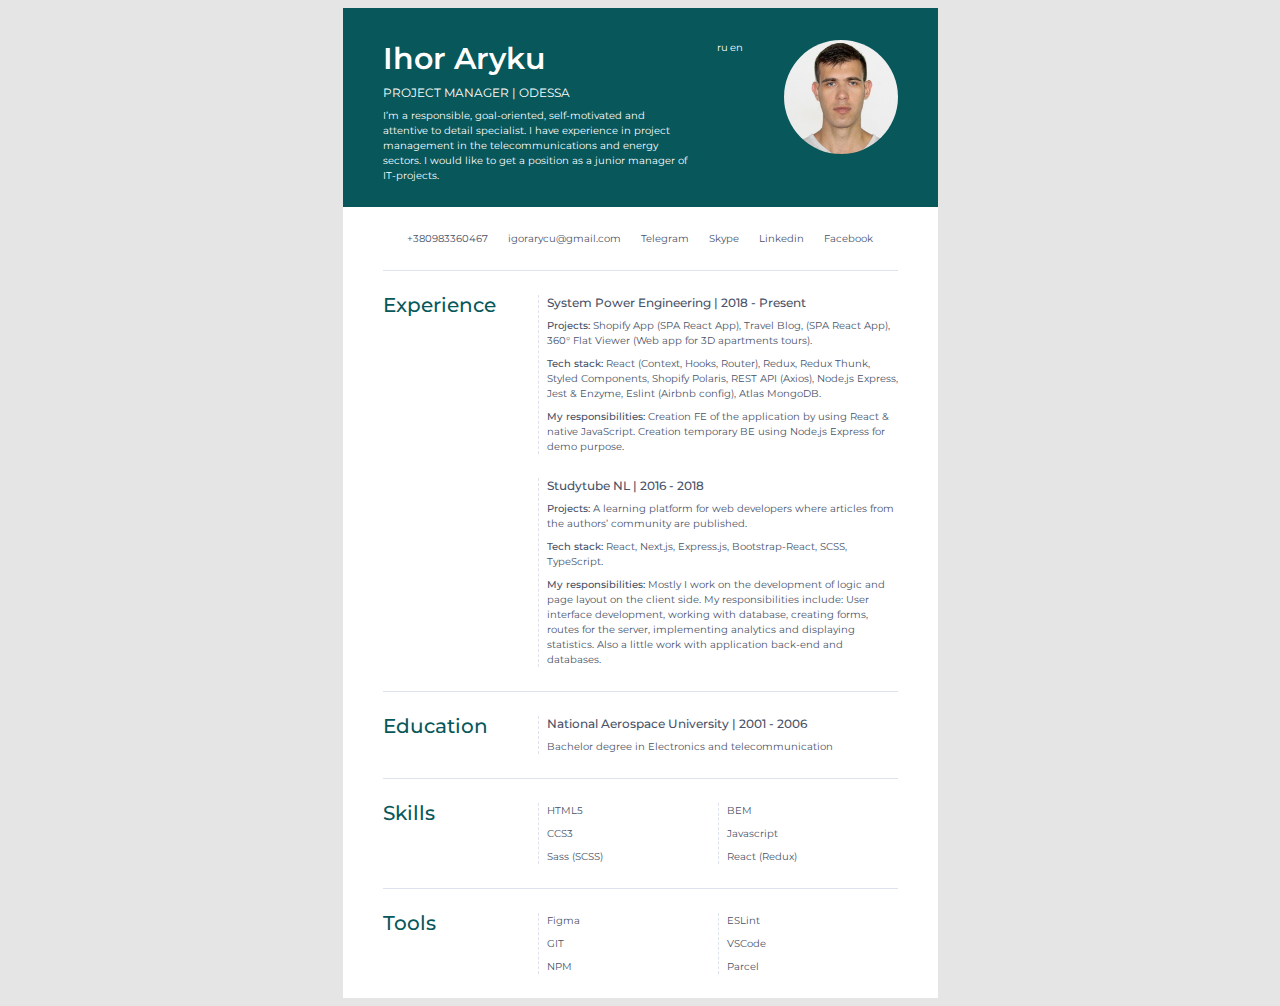
==== index.html @ dc7f0ee3 "add my all project" ====
<!DOCTYPE html>
<html lang="en">
<head>
  <meta charset="UTF-8">
  <meta http-equiv="X-UA-Compatible" content="IE=edge">
  <meta name="viewport" content="width=device-width, initial-scale=1.0">
  <title>CV Ihor Aryku</title>
  <link rel="preconnect" href="https://fonts.gstatic.com">
  <link href="https://fonts.googleapis.com/css2?family=Montserrat:wght@400;500;600&display=swap" rel="stylesheet">
  <link rel="stylesheet" href="style.css">
</head>
<body>
<div class="page">
  <header class="about">  
    <div>    
      <h1 class="about_name">Ihor Aryku</h1>
      <div class="about_role">PROJECT MANAGER | ODESSA</div>
      <p class="about_text">
        I’m a responsible, goal-oriented, self-motivated and attentive to detail specialist. I have experience in project management in the telecommunications and energy sectors. I would like to get a position as a junior manager of IT-projects.
      </p>
    </div>
    <ul class="switch_language_list">
      <li><a class="switch_language_item" onclick="return switch_language('ru', 'ru')" href="/ru.html">ru</a></li>
      <li><a class="switch_language_item" onclick="return switch_language('ru', 'en')" href="/index.html">en</a></li>
   </ul>
        <img class="about_photo" src="photo.jpg" alt="Ihor Aryku">
      </header>
    <main class="main">
    <section class="contacts">
      <a class="contacts__link" href="tel:+380983360467">+380983360467</a>
      <a class="contacts__link" href="mailto:igorarycu@gmail.com">igorarycu@gmail.com</a>
      <a class="contacts__link" href="https://t.me/Ihor_Aryku">Telegram</a>
      <a class="contacts__link" href="https://join.skype.com/invite/bo5eql9bCOof">Skype</a>
      <a class="contacts__link" href="https://www.linkedin.com/in/ihor-aryku/">Linkedin</a>
      <a class="contacts__link" href="https://www.facebook.com/Ihor.Aryku">Facebook</a>
      </section>
    
      <section class="info">
        <h2 class="info__title">Experience</h2>
        <div class="info__content">
          <article class="job">
            <h3 class="job__title">System Power Engineering | 2018 - Present</h3>
    
            <p class="job__description">
              <strong>Projects:</strong> 
              Shopify App (SPA React App), Travel Blog, (SPA React App), 360° Flat Viewer (Web app for 3D apartments tours).
            </p>
    
            <p class="job__description">
              <strong>Tech stack:</strong> 
              React (Context, Hooks, Router), Redux, Redux Thunk, Styled Components, Shopify Polaris, REST API (Axios), Node.js Express, Jest & Enzyme, Eslint (Airbnb config), Atlas MongoDB.
            </p>
    
            <p class="job__description">
              <strong>My responsibilities:</strong> 
              Creation FE of the application by using React & native JavaScript. Creation temporary BE using Node.js Express for demo purpose.
            </p>
          </article>
    
          <article class="job">
            <h3 class="job__title">Studytube NL | 2016 - 2018</h3>
    
            <p class="job__description">
              <strong>Projects:</strong> 
              A learning platform for web developers where articles from the authors’ community are published.
            </p>
    
            <p class="job__description">
              <strong>Tech stack:</strong> 
              React, Next.js, Express.js, Bootstrap-React, SCSS, TypeScript.
            </p>
    
            <p class="job__description">
              <strong>My responsibilities:</strong> 
              Mostly I work on the development of logic and page layout on the client side. My responsibilities include: User interface development, working with database, creating forms, routes for the server, implementing analytics and displaying statistics. Also a little work with application back-end and databases.
            </p>
          </article>
        </div>
      </section>
    
      <section class="info">
        <h2 class="info__title">Education</h2>
        <div class="info__content">
          <article class="study">
            <h3 class="study__title">National Aerospace University | 2001 - 2006</h3>
    
            <p class="study__description">
              Bachelor degree in Electronics and telecommunication
            </p>
          </article>
        </div>
      </section>
    
      <section class="info">
        <h2 class="info__title">Skills</h2>
        <div class="info__content">
        <div class="skills">
          <ul class="skills__list">
            <li class="skills__item">HTML5</li>
            <li class="skills__item">CCS3</li>
            <li class="skills__item">Sass (SCSS)</li>
          </ul>
          <ul class="skills__list">
            <li class="skills__item">BEM</li>
            <li class="skills__item">Javascript</li>
            <li class="skills__item">React (Redux)</li>
          </ul>
        </div>
        </div>
      </section>
    
      <section class="info">
        <h2 class="info__title">Tools</h2>
        <div class="info__content">
          <div class="tools">
            <ul class="tools__list">
              <li class="tools__item">Figma</li>
              <li class="tools__item">GIT</li>
              <li class="tools__item">NPM</li>
            </ul>
            <ul class="tools__list">
              <li class="tools__item">ESLint</li>
              <li class="tools__item">VSCode</li>
              <li class="tools__item">Parcel</li>
            </ul>
          </div>
        </div>
      </section>
    </main>
</div>
</body>
</html>
---- style.css ----
body{
  font-family: 'Montserrat', sans-serif;
  font-style: normal;
  font-weight: normal;
  font-size: 10px;
  line-height: 150%;
  color: #485268;
  background-color:#E5E5E5;
  ;
}
strong{
  font-weight: 500;
}

.page{
  width: 595px;
  margin: 0 auto;
}

/* #region about */
.about {
  display: flex;
  padding: 32px 40px 24px 40px;
  background-color: #07575B;
  color: white;
}

.about_photo{
  width: 114px;
  height: 114px;
  border-radius: 50%;
  margin-left: 40px;
}

.about_name{
  margin: 0 0 8px 0;
  font-weight: 600;
  font-size: 30px;
  line-height: 37px;
}

.about_role{
  margin: 0 0 8px 0;
  font-size: 12px;
  line-height: 15px;
}

.about_text{
  margin: 0;
}
/* #endregion */

.main{
  padding: 0 40px;
  background-color: white;
}
/* #region contacts */
.contacts{
  display: flex;
  justify-content: space-between;
  padding: 24px;
}

.contacts__link{
  color: #485268;
  text-decoration: none;
}
/* #endregion */
/* #region info */
.info{
border-top: 1px solid #DEE2ED;
padding: 24px 0;
display: flex;
justify-content: space-between;
}

.info__title{
  margin: 0;
  font-weight: 500;
  font-size: 20px;
  line-height: 100%;
  color: #07575B;
}

.info__content{
width: 360px;

}
/* #endregion */
/* #region job */
.job{
margin-top: 24px;
border-left: 1px dashed #DEE2ED;
padding-left: 8px;
}

.job:first-child{
  margin: 0;
}

.job__title{
margin: 0;
font-weight: 500;
font-size: 12px;
line-height: 15px;
/*text-transform: capitalize;*/
}

.job__description{
margin: 0;
margin-top: 8px;
}
/* #endregion */
/* #region study */
.study{
margin-top: 24px;
border-left: 1px dashed #DEE2ED;
padding-left: 8px;
}

.study:first-child{
  margin: 0;
}

.study__title{
margin: 0;
font-weight: 500;
font-size: 12px;
line-height: 15px;
/*text-transform: capitalize;*/
}

.study__description{
margin: 0;
margin-top: 8px;
}
/* #endregion */
/* #region skills */
.skills{
  display: flex;
}

.skills__list{
  box-sizing: border-box;
  width: 50%;
  margin: 0;
  border-left: 1px dashed #DEE2ED;
  padding-left: 8px;
  list-style: none;
}

.skills__item{
  margin-top: 8px;
}

.skills__item:first-child{
  margin-top: 0;
}
/* #endregion */
/* #region tools */
.tools{
  display: flex;
}

.tools__list{
  box-sizing: border-box;
  width: 50%;
  margin: 0;
  border-left: 1px dashed #DEE2ED;
  padding-left: 8px;
  list-style: none;
}

.tools__item{
  margin-top: 8px;
}

.tools__item:first-child{
  margin-top: 0;
}
/* #endregion */



.switch_language_list{
  list-style: none;
  display: flex;
  margin: 0;
  padding: 0 0 0 24px;
}

.switch_language_item{
  padding: 1px;
  color: white;
  text-decoration: none;
}
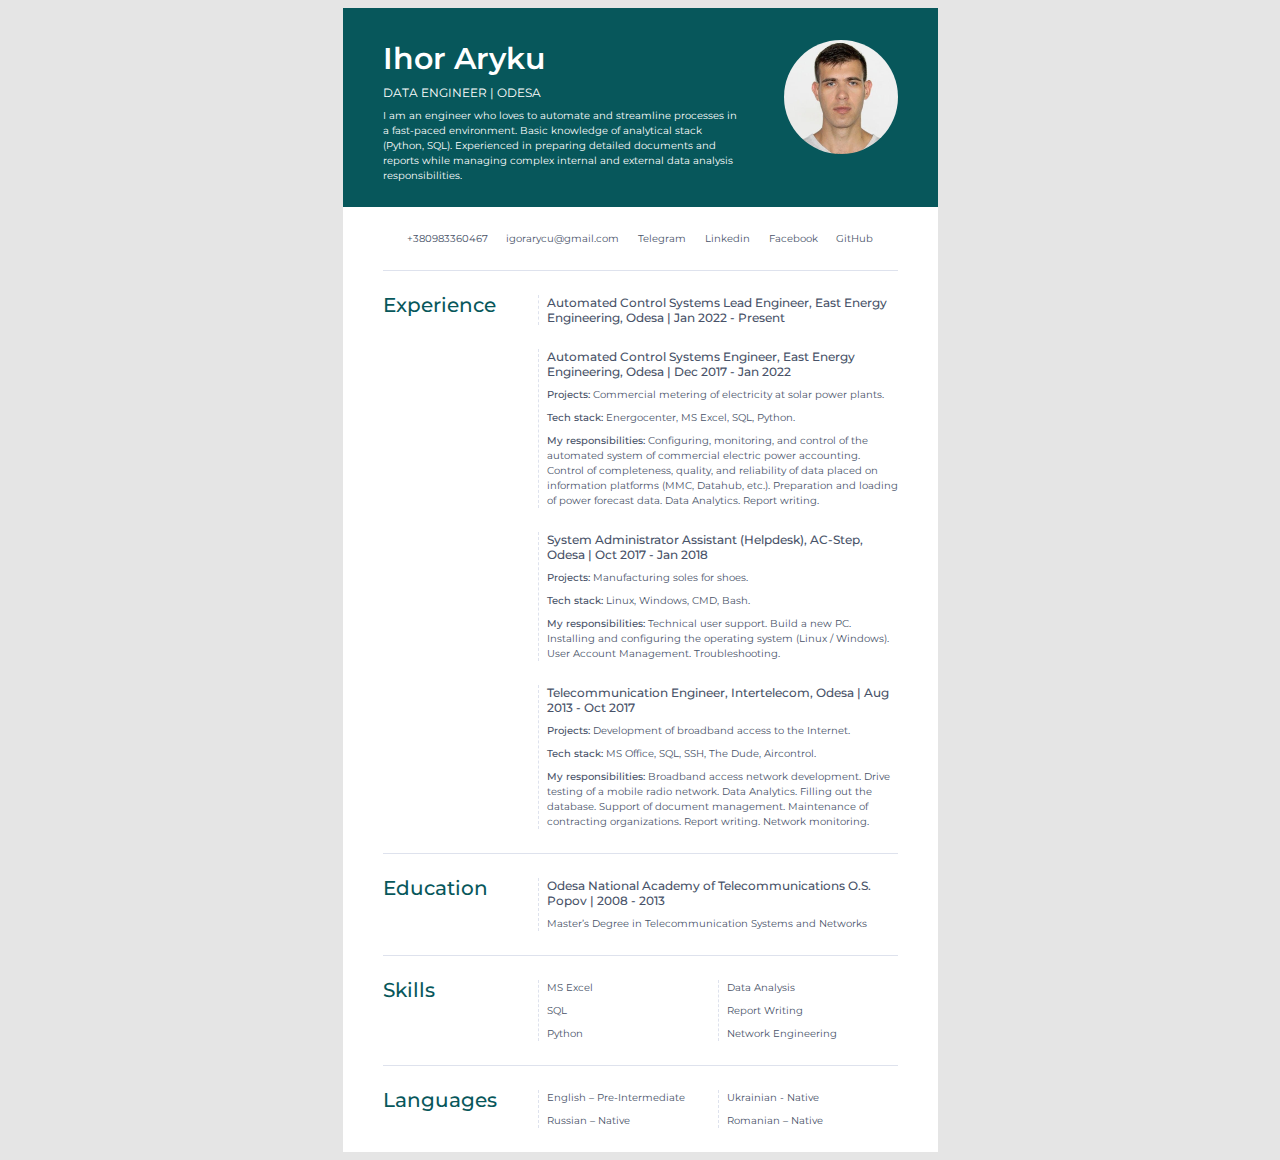
==== commit 733d520a: "Delete ru and update" ====
--- a/index.html
+++ b/index.html
@@ -14,65 +14,100 @@
   <header class="about">  
     <div>    
       <h1 class="about_name">Ihor Aryku</h1>
-      <div class="about_role">PROJECT MANAGER | ODESSA</div>
+      <div class="about_role">DATA ENGINEER | ODESA</div>
       <p class="about_text">
-        I’m a responsible, goal-oriented, self-motivated and attentive to detail specialist. I have experience in project management in the telecommunications and energy sectors. I would like to get a position as a junior manager of IT-projects.
+        I am an engineer who loves to automate and streamline processes in a fast-paced environment. Basic knowledge of
+        analytical stack (Python, SQL). Experienced in preparing detailed documents and reports while managing complex internal
+        and external data analysis responsibilities.
       </p>
     </div>
-    <ul class="switch_language_list">
-      <li><a class="switch_language_item" onclick="return switch_language('ru', 'ru')" href="/ru.html">ru</a></li>
-      <li><a class="switch_language_item" onclick="return switch_language('ru', 'en')" href="/index.html">en</a></li>
-   </ul>
         <img class="about_photo" src="photo.jpg" alt="Ihor Aryku">
       </header>
     <main class="main">
     <section class="contacts">
       <a class="contacts__link" href="tel:+380983360467">+380983360467</a>
       <a class="contacts__link" href="mailto:igorarycu@gmail.com">igorarycu@gmail.com</a>
-      <a class="contacts__link" href="https://t.me/Ihor_Aryku">Telegram</a>
-      <a class="contacts__link" href="https://join.skype.com/invite/bo5eql9bCOof">Skype</a>
+      <a class="contacts__link" href="https://t.me/IhorAryku">Telegram</a>
       <a class="contacts__link" href="https://www.linkedin.com/in/ihor-aryku/">Linkedin</a>
       <a class="contacts__link" href="https://www.facebook.com/Ihor.Aryku">Facebook</a>
+      <a class="contacts__link" href="https://github.com/ihoraryku">GitHub</a>
       </section>
     
       <section class="info">
         <h2 class="info__title">Experience</h2>
         <div class="info__content">
           <article class="job">
-            <h3 class="job__title">System Power Engineering | 2018 - Present</h3>
+            <h3 class="job__title">Automated Control Systems Lead Engineer, East Energy Engineering, Odesa | Jan 2022 - Present</h3>
+          </article>
+          <article class="job">
+            <h3 class="job__title">Automated Control Systems Engineer, East Energy Engineering, Odesa | Dec 2017 - Jan 2022</h3>
     
             <p class="job__description">
               <strong>Projects:</strong> 
-              Shopify App (SPA React App), Travel Blog, (SPA React App), 360° Flat Viewer (Web app for 3D apartments tours).
+            Commercial metering of electricity at solar power plants.
             </p>
     
             <p class="job__description">
               <strong>Tech stack:</strong> 
-              React (Context, Hooks, Router), Redux, Redux Thunk, Styled Components, Shopify Polaris, REST API (Axios), Node.js Express, Jest & Enzyme, Eslint (Airbnb config), Atlas MongoDB.
+              Energocenter, MS Excel, SQL, Python.
             </p>
     
             <p class="job__description">
               <strong>My responsibilities:</strong> 
-              Creation FE of the application by using React & native JavaScript. Creation temporary BE using Node.js Express for demo purpose.
+            Configuring, monitoring, and control of the automated system of commercial electric power accounting.
+            Control of completeness, quality, and reliability of data placed on information platforms (MMC, Datahub, etc.).
+            Preparation and loading of power forecast data.
+            Data Analytics.
+            Report writing.
             </p>
           </article>
     
           <article class="job">
-            <h3 class="job__title">Studytube NL | 2016 - 2018</h3>
+            <h3 class="job__title">System Administrator Assistant (Helpdesk), AC-Step, Odesa | Oct 2017 - Jan 2018</h3>
     
             <p class="job__description">
               <strong>Projects:</strong> 
-              A learning platform for web developers where articles from the authors’ community are published.
+            Manufacturing soles for shoes.
             </p>
     
             <p class="job__description">
               <strong>Tech stack:</strong> 
-              React, Next.js, Express.js, Bootstrap-React, SCSS, TypeScript.
+              Linux, Windows, CMD, Bash.
             </p>
     
             <p class="job__description">
               <strong>My responsibilities:</strong> 
-              Mostly I work on the development of logic and page layout on the client side. My responsibilities include: User interface development, working with database, creating forms, routes for the server, implementing analytics and displaying statistics. Also a little work with application back-end and databases.
+            Technical user support.
+            Build a new PC.
+            Installing and configuring the operating system (Linux / Windows).
+            User Account Management.
+            Troubleshooting.
+            </p>
+          </article>
+
+          <article class="job">
+            <h3 class="job__title">Telecommunication Engineer, Intertelecom, Odesa | Aug 2013 - Oct 2017</h3>
+        
+            <p class="job__description">
+                <strong>Projects:</strong>
+                Development of broadband access to the Internet.
+            </p>
+        
+            <p class="job__description">
+                <strong>Tech stack:</strong>
+                MS Office, SQL, SSH, The Dude, Aircontrol.
+            </p>
+
+            <p class="job__description">
+                <strong>My responsibilities:</strong>
+                Broadband access network development.
+                Drive testing of a mobile radio network.
+                Data Analytics.
+                Filling out the database.
+                Support of document management.
+                Maintenance of contracting organizations.
+                Report writing.
+                Network monitoring.
             </p>
           </article>
         </div>
@@ -82,10 +117,10 @@
         <h2 class="info__title">Education</h2>
         <div class="info__content">
           <article class="study">
-            <h3 class="study__title">National Aerospace University | 2001 - 2006</h3>
+            <h3 class="study__title">Odesa National Academy of Telecommunications O.S. Popov | 2008 - 2013</h3>
     
             <p class="study__description">
-              Bachelor degree in Electronics and telecommunication
+            Master’s Degree in Telecommunication Systems and Networks
             </p>
           </article>
         </div>
@@ -96,32 +131,30 @@
         <div class="info__content">
         <div class="skills">
           <ul class="skills__list">
-            <li class="skills__item">HTML5</li>
-            <li class="skills__item">CCS3</li>
-            <li class="skills__item">Sass (SCSS)</li>
+            <li class="skills__item">MS Excel</li>
+            <li class="skills__item">SQL</li>
+            <li class="skills__item">Python</li>
           </ul>
           <ul class="skills__list">
-            <li class="skills__item">BEM</li>
-            <li class="skills__item">Javascript</li>
-            <li class="skills__item">React (Redux)</li>
+            <li class="skills__item">Data Analysis</li>
+            <li class="skills__item">Report Writing</li>
+            <li class="skills__item">Network Engineering</li>
           </ul>
         </div>
         </div>
       </section>
     
       <section class="info">
-        <h2 class="info__title">Tools</h2>
+        <h2 class="info__title">Languages</h2>
         <div class="info__content">
           <div class="tools">
             <ul class="tools__list">
-              <li class="tools__item">Figma</li>
-              <li class="tools__item">GIT</li>
-              <li class="tools__item">NPM</li>
+              <li class="tools__item">English – Pre-Intermediate</li>
+              <li class="tools__item">Russian – Native</li>
             </ul>
             <ul class="tools__list">
-              <li class="tools__item">ESLint</li>
-              <li class="tools__item">VSCode</li>
-              <li class="tools__item">Parcel</li>
+              <li class="tools__item">Ukrainian - Native</li>
+              <li class="tools__item">Romanian – Native</li>
             </ul>
           </div>
         </div>
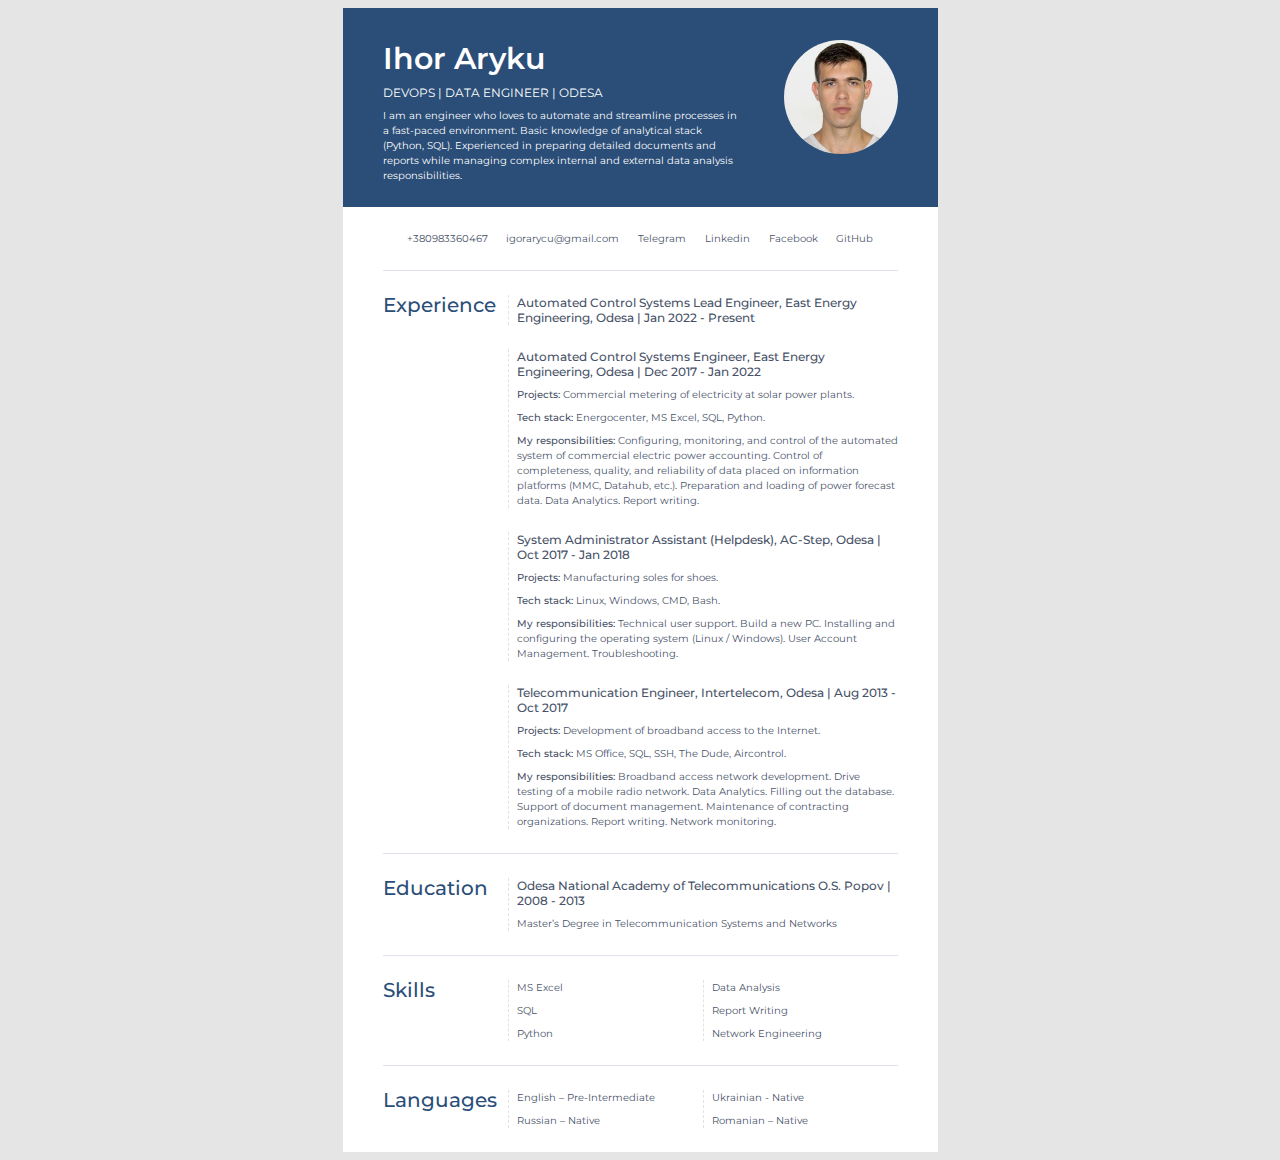
==== commit 4ac4bf94: "Update index.html" ====
--- a/index.html
+++ b/index.html
@@ -14,7 +14,7 @@
   <header class="about">  
     <div>    
       <h1 class="about_name">Ihor Aryku</h1>
-      <div class="about_role">DATA ENGINEER | ODESA</div>
+      <div class="about_role">DEVOPS | DATA ENGINEER | ODESA</div>
       <p class="about_text">
         I am an engineer who loves to automate and streamline processes in a fast-paced environment. Basic knowledge of
         analytical stack (Python, SQL). Experienced in preparing detailed documents and reports while managing complex internal
@@ -162,4 +162,4 @@
     </main>
 </div>
 </body>
-</html>+</html>
--- a/style.css
+++ b/style.css
@@ -21,7 +21,7 @@
 .about {
   display: flex;
   padding: 32px 40px 24px 40px;
-  background-color: #07575B;
+  background-color: #2b4e78;
   color: white;
 }
 
@@ -79,11 +79,11 @@
   font-weight: 500;
   font-size: 20px;
   line-height: 100%;
-  color: #07575B;
+  color: #2b4e78;
 }
 
 .info__content{
-width: 360px;
+width: 390px;
 
 }
 /* #endregion */
